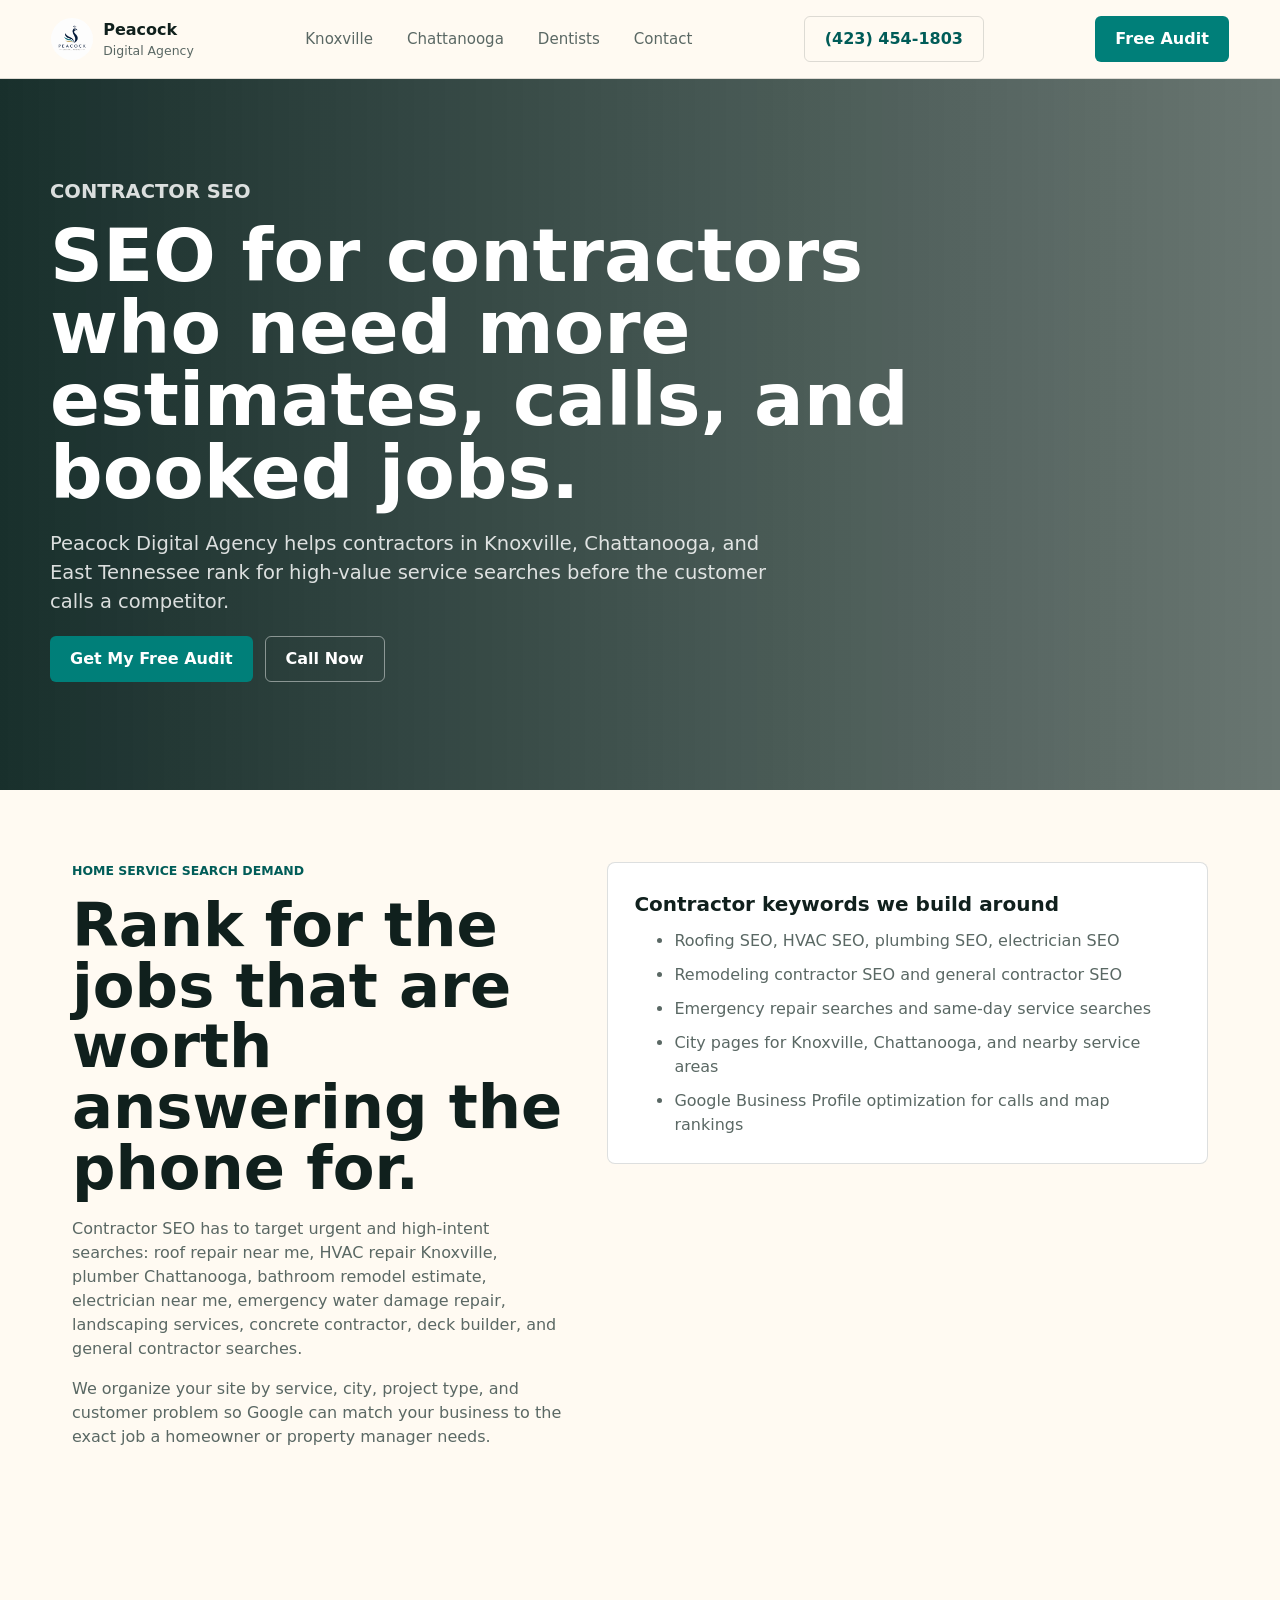
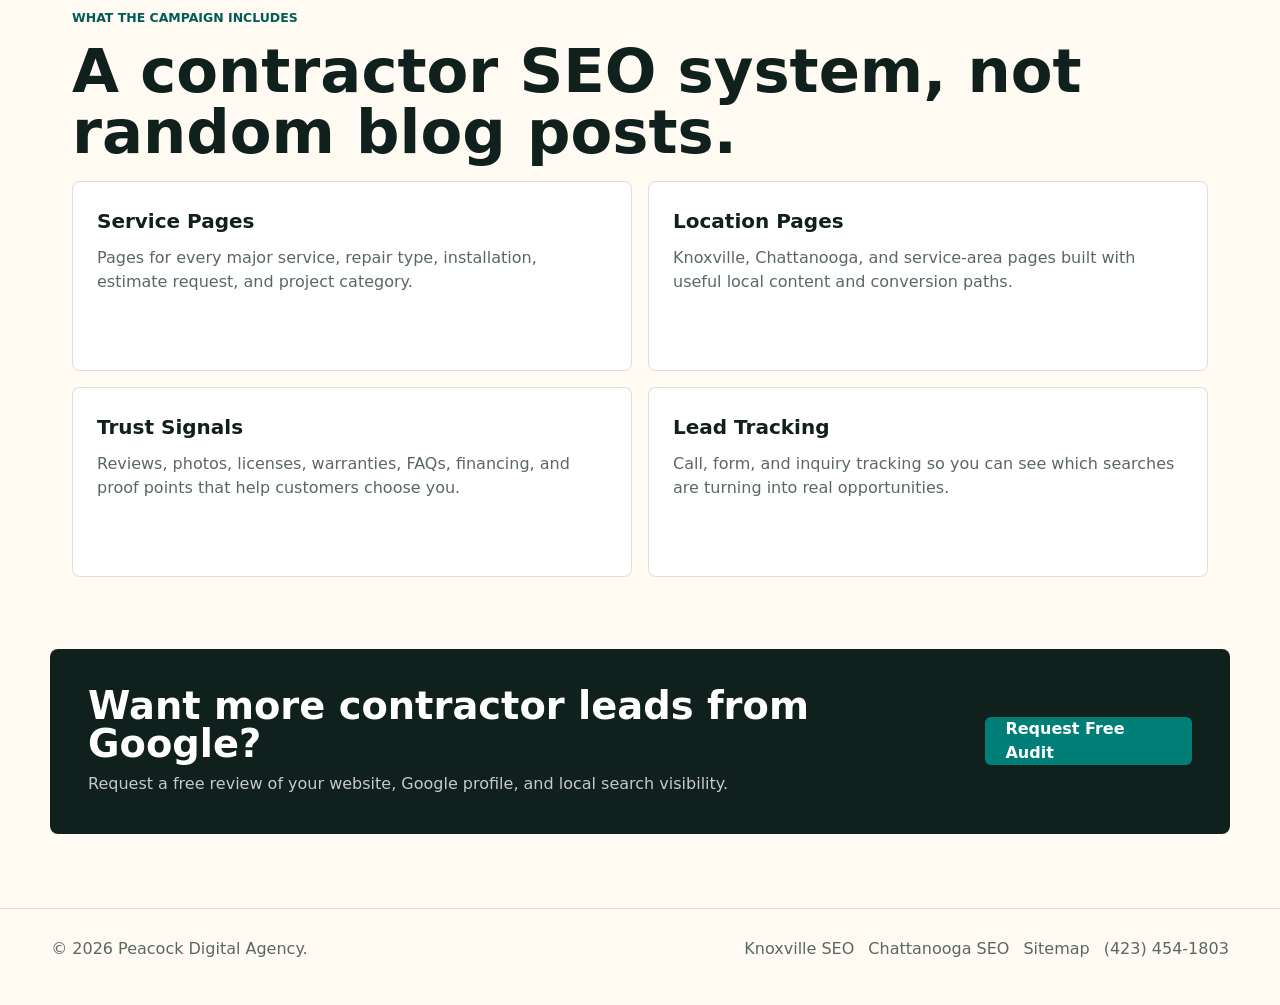
==== seo-for-contractors.html @ 045be06d "Expand local SEO service area pages" ====
<!DOCTYPE html>
<html lang="en">
  <head>
    <meta charset="UTF-8" />
    <meta name="viewport" content="width=device-width, initial-scale=1.0" />
    <title>SEO for Contractors in Knoxville &amp; Chattanooga | Peacock Digital</title>
    <meta
      name="description"
      content="SEO for contractors in Knoxville and Chattanooga. Get found for roofing, HVAC, plumbing, electrical, remodeling, landscaping, and home service searches."
    />
    <meta name="robots" content="index, follow" />
    <link rel="stylesheet" href="styles.css" />
    <script type="application/ld+json">
      {
        "@context": "https://schema.org",
        "@type": "Service",
        "name": "SEO for Contractors",
        "provider": {
          "@type": "ProfessionalService",
          "name": "Peacock Digital Agency",
          "telephone": "+14234541803"
        },
        "areaServed": ["Knoxville TN", "Chattanooga TN", "East Tennessee"],
        "serviceType": "Contractor SEO"
      }
    </script>
  </head>
  <body>
    <header class="site-header">
      <a class="brand" href="index.html" aria-label="Peacock Digital Agency home">
        <img class="brand-logo" src="logo.png" alt="" />
        <span><strong>Peacock</strong><small>Digital Agency</small></span>
      </a>
      <nav class="main-nav" aria-label="Primary navigation">
        <a href="local-seo-knoxville.html">Knoxville</a>
        <a href="local-seo-chattanooga.html">Chattanooga</a>
        <a href="seo-for-dentists.html">Dentists</a>
        <a href="index.html#contact">Contact</a>
      </nav>
      <a class="header-phone" href="tel:+14234541803">(423) 454-1803</a>
      <a class="header-cta" href="index.html#contact">Free Audit</a>
    </header>

    <main>
      <section class="subpage-hero">
        <div class="subpage-hero-inner">
          <p class="eyebrow">Contractor SEO</p>
          <h1>SEO for contractors who need more estimates, calls, and booked jobs.</h1>
          <p>
            Peacock Digital Agency helps contractors in Knoxville, Chattanooga,
            and East Tennessee rank for high-value service searches before the
            customer calls a competitor.
          </p>
          <div class="hero-actions">
            <a class="primary-button" href="index.html#contact">Get My Free Audit</a>
            <a class="secondary-button" href="tel:+14234541803">Call Now</a>
          </div>
        </div>
      </section>

      <section class="subpage-section subpage-grid">
        <div>
          <p class="eyebrow dark">Home service search demand</p>
          <h2>Rank for the jobs that are worth answering the phone for.</h2>
          <p>
            Contractor SEO has to target urgent and high-intent searches: roof
            repair near me, HVAC repair Knoxville, plumber Chattanooga, bathroom
            remodel estimate, electrician near me, emergency water damage repair,
            landscaping services, concrete contractor, deck builder, and general
            contractor searches.
          </p>
          <p>
            We organize your site by service, city, project type, and customer
            problem so Google can match your business to the exact job a homeowner
            or property manager needs.
          </p>
        </div>
        <div class="content-panel">
          <h3>Contractor keywords we build around</h3>
          <ul>
            <li>Roofing SEO, HVAC SEO, plumbing SEO, electrician SEO</li>
            <li>Remodeling contractor SEO and general contractor SEO</li>
            <li>Emergency repair searches and same-day service searches</li>
            <li>City pages for Knoxville, Chattanooga, and nearby service areas</li>
            <li>Google Business Profile optimization for calls and map rankings</li>
          </ul>
        </div>
      </section>

      <section class="subpage-section">
        <p class="eyebrow dark">What the campaign includes</p>
        <h2>A contractor SEO system, not random blog posts.</h2>
        <div class="service-grid">
          <article>
            <h3>Service Pages</h3>
            <p>Pages for every major service, repair type, installation, estimate request, and project category.</p>
          </article>
          <article>
            <h3>Location Pages</h3>
            <p>Knoxville, Chattanooga, and service-area pages built with useful local content and conversion paths.</p>
          </article>
          <article>
            <h3>Trust Signals</h3>
            <p>Reviews, photos, licenses, warranties, FAQs, financing, and proof points that help customers choose you.</p>
          </article>
          <article>
            <h3>Lead Tracking</h3>
            <p>Call, form, and inquiry tracking so you can see which searches are turning into real opportunities.</p>
          </article>
        </div>
      </section>

      <section class="subpage-cta">
        <div>
          <h2>Want more contractor leads from Google?</h2>
          <p>Request a free review of your website, Google profile, and local search visibility.</p>
        </div>
        <a class="primary-button" href="index.html#contact">Request Free Audit</a>
      </section>
    </main>

    <footer>
      <p>© 2026 Peacock Digital Agency.</p>
      <div class="footer-links">
        <a href="local-seo-knoxville.html">Knoxville SEO</a>
        <a href="local-seo-chattanooga.html">Chattanooga SEO</a>
        <a href="sitemap.html">Sitemap</a>
        <a href="tel:+14234541803">(423) 454-1803</a>
      </div>
    </footer>
  </body>
</html>
---- styles.css ----
:root {
  --ink: #10201d;
  --muted: #5a6864;
  --peacock: #007f79;
  --peacock-dark: #005c58;
  --gold: #f4b740;
  --coral: #ea6b58;
  --mist: #eef7f5;
  --paper: #fffaf2;
  --white: #ffffff;
  --line: rgba(16, 32, 29, 0.14);
  --shadow: 0 24px 70px rgba(16, 32, 29, 0.2);
}

* {
  box-sizing: border-box;
}

html {
  scroll-behavior: smooth;
}

body {
  margin: 0;
  color: var(--ink);
  background: var(--paper);
  font-family: Inter, ui-sans-serif, system-ui, -apple-system, BlinkMacSystemFont, "Segoe UI", sans-serif;
  line-height: 1.5;
}

a {
  color: inherit;
  text-decoration: none;
}

img {
  display: block;
  max-width: 100%;
}

.site-header {
  position: sticky;
  top: 0;
  z-index: 10;
  display: flex;
  align-items: center;
  justify-content: space-between;
  gap: 24px;
  padding: 16px clamp(18px, 4vw, 56px);
  background: rgba(255, 250, 242, 0.9);
  border-bottom: 1px solid var(--line);
  backdrop-filter: blur(18px);
}

.brand {
  display: inline-flex;
  align-items: center;
  gap: 10px;
  min-width: max-content;
}

.brand-logo {
  width: 42px;
  height: 42px;
  object-fit: cover;
  border-radius: 50%;
}

.brand strong,
.brand small {
  display: block;
}

.brand small {
  color: var(--muted);
  font-size: 0.78rem;
}

.main-nav {
  display: flex;
  gap: clamp(14px, 3vw, 34px);
  color: var(--muted);
  font-size: 0.94rem;
}

.main-nav a:hover {
  color: var(--peacock-dark);
}

.header-phone,
.header-cta,
.primary-button,
.secondary-button,
.lead-form button {
  display: inline-flex;
  align-items: center;
  justify-content: center;
  min-height: 46px;
  padding: 0 20px;
  border-radius: 6px;
  font-weight: 800;
}

.header-cta,
.primary-button,
.lead-form button {
  color: var(--white);
  background: var(--peacock);
}

.header-phone {
  color: var(--peacock-dark);
  border: 1px solid var(--line);
}

.secondary-button {
  color: var(--white);
  border: 1px solid rgba(255, 255, 255, 0.45);
}

.hero {
  position: relative;
  min-height: 760px;
  overflow: hidden;
  color: var(--white);
}

.hero-media,
.hero-overlay {
  position: absolute;
  inset: 0;
}

.hero-media {
  background:
    linear-gradient(90deg, rgba(5, 30, 27, 0.88), rgba(5, 30, 27, 0.48)),
    url("https://images.unsplash.com/photo-1460925895917-afdab827c52f?auto=format&fit=crop&w=1800&q=82") center / cover;
  transform: scale(1.02);
}

.hero-overlay {
  background: radial-gradient(circle at 18% 28%, rgba(244, 183, 64, 0.28), transparent 28%),
    linear-gradient(180deg, transparent 78%, var(--paper));
}

.hero-inner {
  position: relative;
  display: grid;
  grid-template-columns: minmax(0, 1.08fr) minmax(360px, 0.64fr);
  gap: clamp(28px, 5vw, 70px);
  align-items: center;
  max-width: 1180px;
  min-height: 760px;
  margin: 0 auto;
  padding: 80px 22px 110px;
}

.eyebrow {
  margin: 0 0 14px;
  color: var(--gold);
  font-size: 0.78rem;
  font-weight: 900;
  letter-spacing: 0;
  text-transform: uppercase;
}

.eyebrow.dark {
  color: var(--peacock-dark);
}

h1,
h2,
h3,
p {
  margin-top: 0;
}

h1 {
  max-width: 790px;
  margin-bottom: 20px;
  font-size: 5.4rem;
  line-height: 0.98;
  letter-spacing: 0;
}

h2 {
  margin-bottom: 18px;
  font-size: 3.8rem;
  line-height: 1;
  letter-spacing: 0;
}

h3 {
  margin-bottom: 10px;
  font-size: 1.25rem;
}

.hero-subtitle {
  max-width: 620px;
  margin-bottom: 28px;
  color: rgba(255, 255, 255, 0.86);
  font-size: 1.35rem;
}

.hero-actions {
  display: flex;
  flex-wrap: wrap;
  gap: 12px;
  margin-bottom: 34px;
}

.hero-stats {
  display: grid;
  grid-template-columns: repeat(3, minmax(0, 1fr));
  gap: 14px;
  max-width: 680px;
  margin: 0;
}

.hero-stats div {
  padding: 16px;
  background: rgba(255, 255, 255, 0.12);
  border: 1px solid rgba(255, 255, 255, 0.18);
  border-radius: 8px;
  backdrop-filter: blur(8px);
}

.hero-stats dt {
  font-size: 1.55rem;
  font-weight: 900;
}

.hero-stats dd {
  margin: 0;
  color: rgba(255, 255, 255, 0.75);
  font-size: 0.9rem;
}

.lead-form {
  padding: 28px;
  color: var(--ink);
  background: rgba(255, 255, 255, 0.95);
  border: 1px solid rgba(255, 255, 255, 0.5);
  border-radius: 8px;
  box-shadow: var(--shadow);
}

.lead-form h2 {
  margin-bottom: 12px;
  font-size: 1.8rem;
}

.form-kicker,
.form-note {
  color: var(--muted);
  font-size: 0.92rem;
}

.progress {
  height: 8px;
  margin: 12px 0 20px;
  overflow: hidden;
  background: #dce8e5;
  border-radius: 999px;
}

.contact-options {
  display: grid;
  grid-template-columns: 1fr 1fr;
  gap: 10px;
  margin: 14px 0 4px;
}

.contact-options a {
  display: inline-flex;
  min-height: 44px;
  align-items: center;
  justify-content: center;
  color: var(--peacock-dark);
  background: var(--mist);
  border: 1px solid #cbd9d5;
  border-radius: 6px;
  font-weight: 900;
}

.progress span {
  display: block;
  width: 55%;
  height: 100%;
  background: linear-gradient(90deg, var(--peacock), var(--gold));
}

label {
  display: grid;
  gap: 6px;
  margin-bottom: 13px;
  color: #32413e;
  font-size: 0.9rem;
  font-weight: 800;
}

input,
select,
textarea {
  width: 100%;
  min-height: 46px;
  padding: 11px 12px;
  color: var(--ink);
  background: var(--white);
  border: 1px solid #cbd9d5;
  border-radius: 6px;
  font: inherit;
}

textarea {
  resize: vertical;
}

.lead-form button {
  width: 100%;
  border: 0;
  cursor: pointer;
  font: inherit;
}

.proof-band {
  display: grid;
  grid-template-columns: repeat(4, minmax(0, 1fr));
  gap: 1px;
  max-width: 1180px;
  margin: -64px auto 0;
  padding: 0 22px;
  position: relative;
  z-index: 2;
}

.proof-band div {
  padding: 24px;
  background: var(--white);
  border: 1px solid var(--line);
}

.proof-band strong,
.proof-band span {
  display: block;
}

.proof-band span {
  margin-top: 6px;
  color: var(--muted);
  font-size: 0.92rem;
}

.section {
  max-width: 1180px;
  margin: 0 auto;
  padding: 96px 22px;
}

.split {
  display: grid;
  grid-template-columns: 0.75fr 1.25fr;
  gap: 48px;
  align-items: start;
}

.section-copy p {
  color: var(--muted);
  font-size: 1.08rem;
}

.service-grid,
.metric-grid {
  display: grid;
  grid-template-columns: repeat(2, minmax(0, 1fr));
  gap: 16px;
}

.service-grid article,
.metric-grid article {
  min-height: 190px;
  padding: 24px;
  background: var(--white);
  border: 1px solid var(--line);
  border-radius: 8px;
}

.service-grid span {
  display: inline-flex;
  margin-bottom: 36px;
  color: var(--coral);
  font-weight: 900;
}

.service-grid p,
.metric-grid p {
  color: var(--muted);
}

.image-feature {
  display: grid;
  grid-template-columns: 1.05fr 0.95fr;
  gap: 46px;
  align-items: center;
}

.image-feature img {
  width: 100%;
  height: 580px;
  object-fit: cover;
  border-radius: 8px;
  box-shadow: 0 22px 55px rgba(16, 32, 29, 0.16);
}

.process-list {
  display: grid;
  gap: 14px;
  padding: 0;
  margin: 28px 0 0;
  list-style: none;
}

.process-list li {
  display: grid;
  grid-template-columns: 120px 1fr;
  gap: 16px;
  padding: 18px 0;
  border-top: 1px solid var(--line);
}

.process-list span {
  color: var(--muted);
}

.packages-section {
  padding-top: 44px;
}

.package-grid {
  display: grid;
  grid-template-columns: repeat(3, minmax(0, 1fr));
  gap: 18px;
  align-items: stretch;
}

.package-card {
  position: relative;
  display: flex;
  flex-direction: column;
  min-height: 740px;
  padding: 28px;
  background: var(--white);
  border: 1px solid var(--line);
  border-top: 6px solid var(--peacock);
  border-radius: 8px;
}

.package-card.featured {
  border-top-color: var(--gold);
  box-shadow: 0 24px 60px rgba(16, 32, 29, 0.14);
}

.package-card.domination {
  border-top-color: var(--coral);
}

.package-badge {
  position: absolute;
  top: 18px;
  right: 18px;
  margin: 0;
  padding: 7px 10px;
  color: var(--ink);
  background: var(--gold);
  border-radius: 999px;
  font-size: 0.76rem;
  font-weight: 900;
}

.package-label {
  margin-bottom: 8px;
  color: var(--peacock-dark);
  font-size: 0.82rem;
  font-weight: 900;
  text-transform: uppercase;
}

.package-card h3 {
  margin-bottom: 10px;
  font-size: 2rem;
}

.package-card h4 {
  margin: 18px 0 8px;
  font-size: 0.92rem;
  text-transform: uppercase;
}

.package-fit,
.package-promise,
.package-card li {
  color: var(--muted);
}

.package-promise {
  min-height: 72px;
  padding: 14px;
  background: var(--mist);
  border-radius: 8px;
  font-weight: 800;
}

.package-card ul {
  display: grid;
  gap: 8px;
  padding-left: 20px;
  margin: 0;
}

.package-price {
  margin: auto 0 18px;
  padding-top: 24px;
  font-size: 1.05rem;
}

.package-price strong {
  display: block;
  color: var(--ink);
  font-size: 1.65rem;
}

.package-button {
  display: inline-flex;
  align-items: center;
  justify-content: center;
  min-height: 46px;
  padding: 0 18px;
  color: var(--ink);
  border: 1px solid var(--line);
  border-radius: 6px;
  font-weight: 900;
}

.primary-package {
  color: var(--white);
  background: var(--peacock);
  border-color: var(--peacock);
}

.sales-line {
  max-width: 780px;
  margin: 34px auto 0;
  color: var(--ink);
  font-size: 1.35rem;
  font-weight: 900;
  text-align: center;
}

.results {
  padding-top: 40px;
}

.centered {
  max-width: 780px;
  margin: 0 auto 34px;
  text-align: center;
}

.metric-grid {
  grid-template-columns: repeat(3, minmax(0, 1fr));
}

.metric-grid article {
  min-height: 220px;
  background: var(--mist);
}

.metric-grid strong {
  display: block;
  margin-bottom: 48px;
  font-size: 1.4rem;
}

.local-search {
  padding-top: 38px;
}

.local-grid,
.industry-grid {
  display: grid;
  grid-template-columns: repeat(4, minmax(0, 1fr));
  gap: 16px;
}

.local-grid article,
.industry-grid article {
  min-height: 250px;
  padding: 24px;
  background: var(--white);
  border: 1px solid var(--line);
  border-radius: 8px;
}

.local-grid p,
.industry-grid p,
.faq-list p {
  color: var(--muted);
}

.industry-grid a,
.local-link-list a {
  display: inline-flex;
  margin-top: 12px;
  color: var(--peacock-dark);
  font-weight: 900;
}

.industries-section {
  padding-top: 40px;
}

.subpage-hero {
  padding: 98px 22px 74px;
  color: var(--white);
  background:
    linear-gradient(90deg, rgba(5, 30, 27, 0.92), rgba(5, 30, 27, 0.6)),
    url("https://images.unsplash.com/photo-1557804506-669a67965ba0?auto=format&fit=crop&w=1800&q=80") center / cover;
}

.subpage-hero-inner,
.subpage-section {
  max-width: 1180px;
  margin: 0 auto;
}

.subpage-hero h1 {
  max-width: 880px;
  font-size: 4.6rem;
}

.subpage-hero p {
  max-width: 740px;
  color: rgba(255, 255, 255, 0.84);
  font-size: 1.22rem;
}

.subpage-section {
  padding: 72px 22px;
}

.subpage-grid {
  display: grid;
  grid-template-columns: minmax(0, 0.9fr) minmax(0, 1.1fr);
  gap: 44px;
  align-items: start;
}

.content-panel {
  padding: 26px;
  background: var(--white);
  border: 1px solid var(--line);
  border-radius: 8px;
}

.content-panel p,
.content-panel li,
.subpage-section p {
  color: var(--muted);
}

.content-panel ul,
.local-link-list {
  display: grid;
  gap: 10px;
  margin: 0;
}

.local-link-list {
  grid-template-columns: repeat(2, minmax(0, 1fr));
  padding: 0;
  list-style: none;
}

.subpage-cta {
  display: flex;
  align-items: center;
  justify-content: space-between;
  gap: 24px;
  max-width: 1180px;
  margin: 0 auto 74px;
  padding: 38px;
  color: var(--white);
  background: var(--ink);
  border-radius: 8px;
}

.subpage-cta h2 {
  margin-bottom: 8px;
  font-size: 2.4rem;
}

.subpage-cta p {
  margin-bottom: 0;
  color: rgba(255, 255, 255, 0.76);
}

.faq-section {
  display: grid;
  grid-template-columns: minmax(0, 0.8fr) minmax(0, 1.2fr);
  gap: 46px;
  padding-top: 40px;
}

.faq-list {
  display: grid;
  gap: 12px;
}

.faq-list details {
  padding: 20px 22px;
  background: var(--white);
  border: 1px solid var(--line);
  border-radius: 8px;
}

.faq-list summary {
  cursor: pointer;
  font-weight: 900;
}

.faq-list p {
  margin: 14px 0 0;
}

.testimonial-section {
  display: grid;
  grid-template-columns: minmax(0, 0.86fr) minmax(0, 1.14fr);
  gap: 46px;
  padding: 96px max(22px, calc((100vw - 1180px) / 2 + 22px));
  color: var(--white);
  background: #10201d;
}

.testimonial-copy h2 {
  max-width: 560px;
}

.testimonials {
  display: grid;
  gap: 16px;
}

figure {
  margin: 0;
  padding: 26px;
  background: rgba(255, 255, 255, 0.08);
  border: 1px solid rgba(255, 255, 255, 0.14);
  border-radius: 8px;
}

blockquote {
  margin: 0 0 18px;
  font-size: 1.2rem;
}

figcaption {
  color: rgba(255, 255, 255, 0.7);
}

.final-cta {
  display: flex;
  align-items: center;
  justify-content: space-between;
  gap: 24px;
  max-width: 1180px;
  margin: 0 auto;
  padding: 78px 22px;
}

.final-cta h2 {
  margin-bottom: 0;
}

.dark-button {
  background: var(--ink);
}

footer {
  display: flex;
  justify-content: space-between;
  gap: 18px;
  padding: 28px clamp(18px, 4vw, 56px);
  color: var(--muted);
  border-top: 1px solid var(--line);
}

.footer-links {
  display: flex;
  flex-wrap: wrap;
  gap: 14px;
  justify-content: flex-end;
}

.form-success {
  display: grid;
  min-height: 320px;
  place-items: center;
  text-align: center;
}

.form-success strong {
  display: block;
  margin-bottom: 10px;
  color: var(--peacock-dark);
  font-size: 1.45rem;
}

@media (max-width: 900px) {
  .main-nav {
    display: none;
  }

  .hero-inner,
  .split,
  .image-feature,
  .testimonial-section {
    grid-template-columns: 1fr;
  }

  .hero-inner {
    padding-top: 54px;
  }

  h1 {
    font-size: 4.25rem;
  }

  h2 {
    font-size: 3rem;
  }

  .hero-subtitle {
    font-size: 1.2rem;
  }

  .lead-form {
    max-width: 620px;
  }

  .proof-band,
  .package-grid,
  .local-grid,
  .industry-grid,
  .metric-grid {
    grid-template-columns: 1fr 1fr;
  }

  .faq-section {
    grid-template-columns: 1fr;
  }

  .subpage-grid,
  .subpage-cta {
    grid-template-columns: 1fr;
  }

  .subpage-cta {
    display: grid;
  }

  .image-feature img {
    height: 420px;
  }
}

@media (max-width: 620px) {
  .site-header {
    position: static;
  }

  .header-cta {
    display: none;
  }

  .header-phone {
    min-height: 40px;
    padding: 0 12px;
    font-size: 0.9rem;
  }

  .hero,
  .hero-inner {
    min-height: auto;
  }

  .hero-inner {
    padding-bottom: 92px;
  }

  h1 {
    font-size: 2.85rem;
  }

  .subpage-hero h1 {
    font-size: 2.8rem;
  }

  h2 {
    font-size: 2.25rem;
  }

  .hero-stats,
  .proof-band,
  .service-grid,
  .package-grid,
  .local-grid,
  .industry-grid,
  .metric-grid {
    grid-template-columns: 1fr;
  }

  .package-card {
    min-height: auto;
  }

  .proof-band {
    margin-top: -42px;
  }

  .process-list li {
    grid-template-columns: 1fr;
    gap: 4px;
  }

  .image-feature img {
    height: 320px;
  }

  .final-cta,
  footer {
    align-items: flex-start;
    flex-direction: column;
  }

  .local-link-list {
    grid-template-columns: 1fr;
  }

  .footer-links {
    justify-content: flex-start;
  }
}
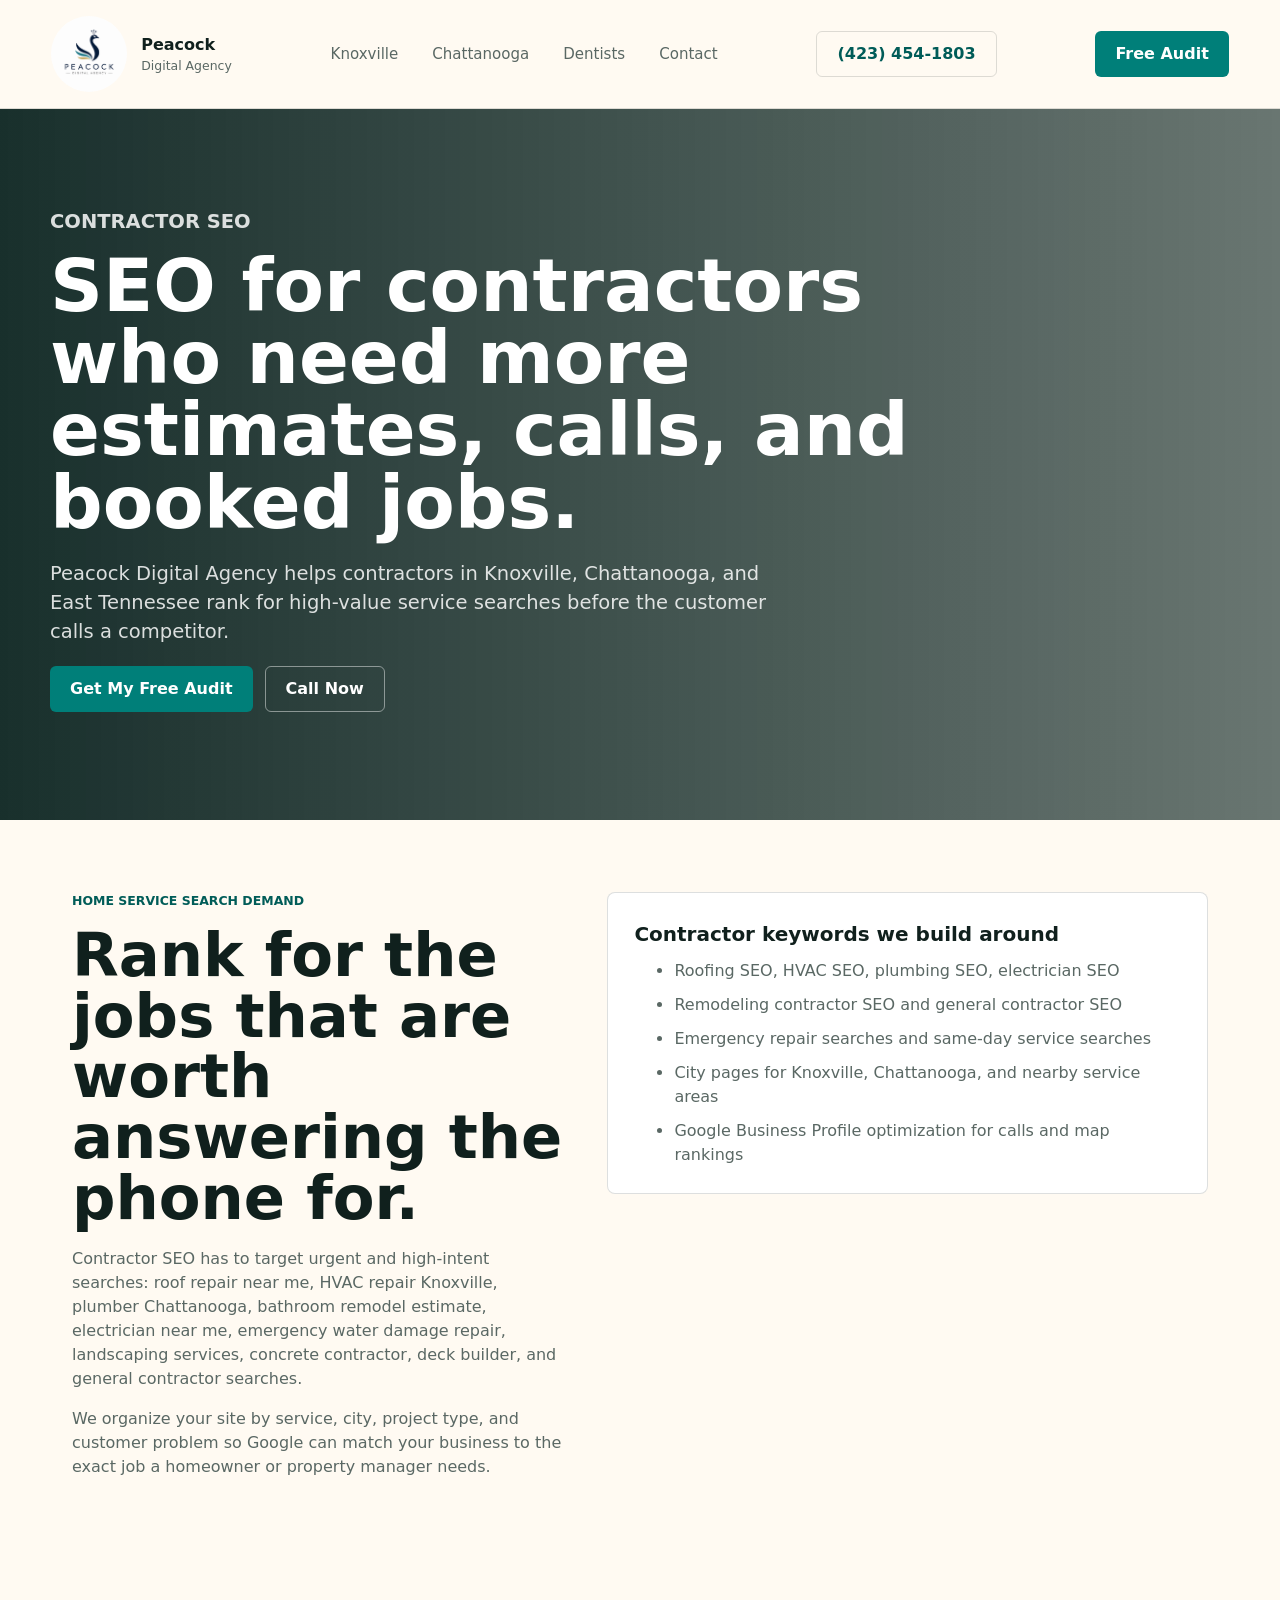
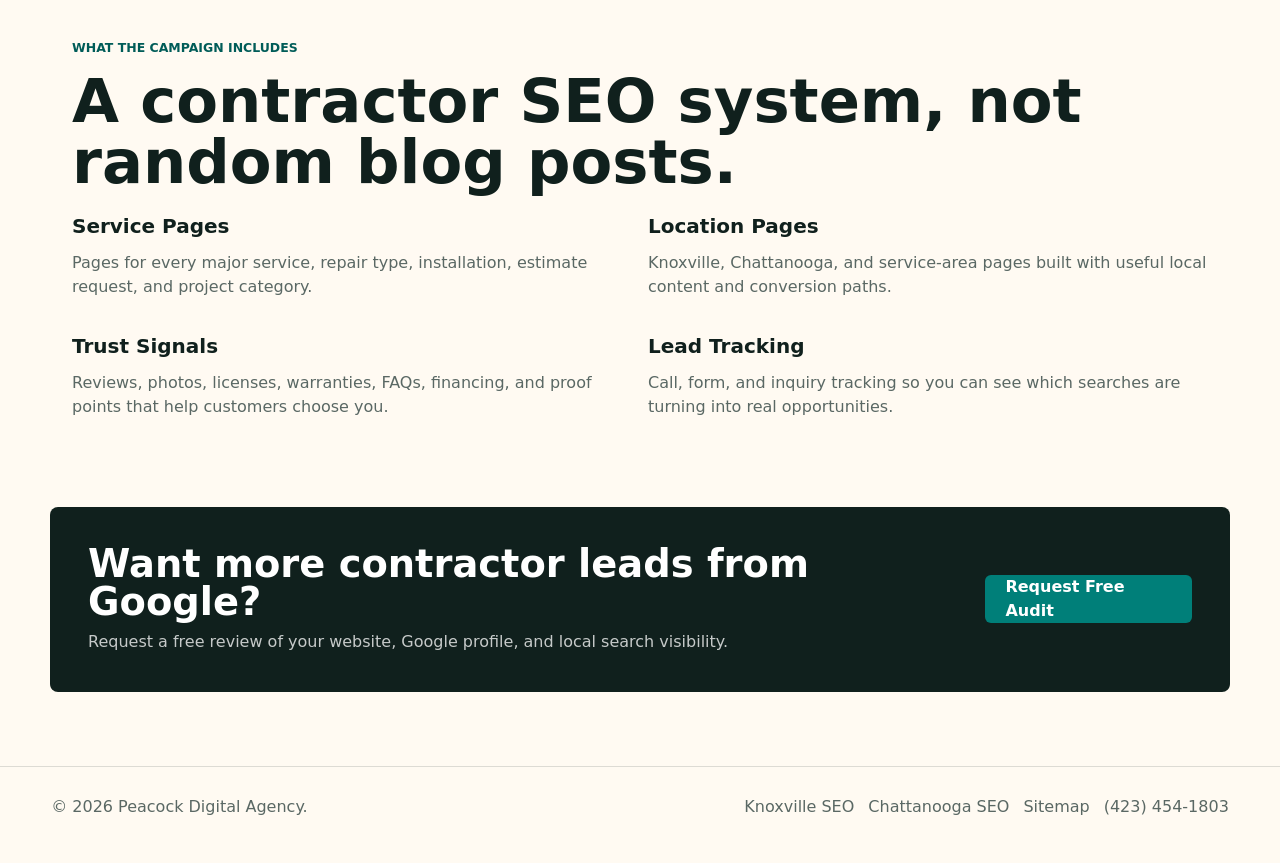
==== commit 9e33e6c8: "Tighten SEO snippets" ====
--- a/seo-for-contractors.html
+++ b/seo-for-contractors.html
@@ -3,10 +3,10 @@
   <head>
     <meta charset="UTF-8" />
     <meta name="viewport" content="width=device-width, initial-scale=1.0" />
-    <title>SEO for Contractors in Knoxville &amp; Chattanooga | Peacock Digital</title>
+    <title>Contractor SEO Knoxville &amp; Chattanooga | Peacock</title>
     <meta
       name="description"
-      content="SEO for contractors in Knoxville and Chattanooga. Get found for roofing, HVAC, plumbing, electrical, remodeling, landscaping, and home service searches."
+      content="Contractor SEO for Knoxville and Chattanooga. Get found for roofing, HVAC, plumbing, electrical, remodeling, landscaping, and home service searches."
     />
     <meta name="robots" content="index, follow" />
     <link rel="stylesheet" href="styles.css" />
--- a/styles.css
+++ b/styles.css
@@ -55,13 +55,13 @@
 .brand {
   display: inline-flex;
   align-items: center;
-  gap: 10px;
+  gap: 14px;
   min-width: max-content;
 }
 
 .brand-logo {
-  width: 42px;
-  height: 42px;
+  width: 76px;
+  height: 76px;
   object-fit: cover;
   border-radius: 50%;
 }
@@ -271,7 +271,7 @@
   margin: 14px 0 4px;
 }
 
-.contact-options a {
+.contact-options button {
   display: inline-flex;
   min-height: 44px;
   align-items: center;
@@ -280,7 +280,15 @@
   background: var(--mist);
   border: 1px solid #cbd9d5;
   border-radius: 6px;
+  cursor: pointer;
+  font: inherit;
   font-weight: 900;
+}
+
+.contact-options button.is-active {
+  color: var(--white);
+  background: var(--peacock-dark);
+  border-color: var(--peacock-dark);
 }
 
 .progress span {
@@ -323,6 +331,55 @@
   font: inherit;
 }
 
+.form-status {
+  display: none;
+  margin-top: 14px;
+  padding: 14px;
+  color: var(--ink);
+  background: var(--mist);
+  border: 1px solid #cbd9d5;
+  border-radius: 6px;
+}
+
+.form-status.is-visible {
+  display: grid;
+  gap: 10px;
+}
+
+.form-status strong,
+.form-status span {
+  display: block;
+}
+
+.form-status p {
+  margin-bottom: 0;
+  color: var(--muted);
+  font-size: 0.9rem;
+}
+
+.form-status-actions {
+  display: grid;
+  grid-template-columns: 1fr 1fr;
+  gap: 10px;
+}
+
+.form-status-actions a,
+.form-status-actions button {
+  display: inline-flex;
+  min-height: 40px;
+  align-items: center;
+  justify-content: center;
+  padding: 0 12px;
+  color: var(--peacock-dark);
+  background: var(--white);
+  border: 1px solid #cbd9d5;
+  border-radius: 6px;
+  cursor: pointer;
+  font: inherit;
+  font-size: 0.88rem;
+  font-weight: 900;
+}
+
 .proof-band {
   display: grid;
   grid-template-columns: repeat(4, minmax(0, 1fr));
@@ -376,7 +433,6 @@
   gap: 16px;
 }
 
-.service-grid article,
 .metric-grid article {
   min-height: 190px;
   padding: 24px;
@@ -385,16 +441,109 @@
   border-radius: 8px;
 }
 
-.service-grid span {
+.service-card {
+  min-height: 280px;
+  perspective: 1200px;
+}
+
+.service-card-inner {
+  position: relative;
+  width: 100%;
+  min-height: 100%;
+  transform-style: preserve-3d;
+  transition: transform 650ms ease;
+}
+
+.service-card:hover .service-card-inner,
+.service-card:focus .service-card-inner,
+.service-card:focus-within .service-card-inner {
+  transform: rotateY(180deg);
+}
+
+.service-card-face {
+  position: absolute;
+  inset: 0;
+  min-height: 280px;
+  overflow: hidden;
+  backface-visibility: hidden;
+  border: 1px solid var(--line);
+  border-radius: 8px;
+}
+
+.service-card-front {
+  padding: 24px;
+  background: var(--white);
+}
+
+.service-card-front span {
   display: inline-flex;
   margin-bottom: 36px;
   color: var(--coral);
   font-weight: 900;
 }
 
-.service-grid p,
+.service-card-front p,
 .metric-grid p {
   color: var(--muted);
+}
+
+.service-card-back {
+  display: grid;
+  place-items: end start;
+  color: var(--white);
+  background: var(--ink);
+  transform: rotateY(180deg);
+}
+
+.service-card-back::after {
+  position: absolute;
+  inset: 0;
+  content: "";
+  background: linear-gradient(180deg, rgba(16, 32, 29, 0.08), rgba(16, 32, 29, 0.82));
+}
+
+.service-card-back img {
+  position: absolute;
+  inset: 0;
+  width: 100%;
+  height: 100%;
+  object-fit: cover;
+  transform: scale(1.02);
+  transition: transform 900ms ease;
+}
+
+.service-card:hover .service-card-back img,
+.service-card:focus .service-card-back img,
+.service-card:focus-within .service-card-back img {
+  transform: scale(1.12);
+}
+
+.service-card-back-copy {
+  position: relative;
+  z-index: 1;
+  padding: 22px;
+}
+
+.service-card-back-copy strong {
+  display: block;
+  margin-bottom: 6px;
+  font-size: 1.2rem;
+}
+
+.service-card-back-copy p {
+  margin-bottom: 0;
+  color: rgba(255, 255, 255, 0.82);
+  font-size: 0.9rem;
+}
+
+@media (prefers-reduced-motion: reduce) {
+  .service-card-inner {
+    transition: none;
+  }
+
+  .service-card-back img {
+    transition: none;
+  }
 }
 
 .image-feature {
@@ -406,8 +555,10 @@
 
 .image-feature img {
   width: 100%;
-  height: 580px;
-  object-fit: cover;
+  height: auto;
+  aspect-ratio: 3 / 2;
+  object-fit: contain;
+  background: #020b11;
   border-radius: 8px;
   box-shadow: 0 22px 55px rgba(16, 32, 29, 0.16);
 }
@@ -619,6 +770,24 @@
   padding-top: 40px;
 }
 
+.service-area-strip {
+  margin-top: 24px;
+  padding: 24px;
+  background: var(--mist);
+  border: 1px solid var(--line);
+  border-radius: 8px;
+}
+
+.service-area-strip p:last-of-type {
+  margin-bottom: 10px;
+  color: var(--muted);
+}
+
+.service-area-strip a {
+  color: var(--peacock-dark);
+  font-weight: 900;
+}
+
 .subpage-hero {
   padding: 98px 22px 74px;
   color: var(--white);
@@ -869,13 +1038,23 @@
   }
 
   .image-feature img {
-    height: 420px;
+    height: auto;
   }
 }
 
 @media (max-width: 620px) {
   .site-header {
     position: static;
+    gap: 14px;
+  }
+
+  .brand {
+    gap: 10px;
+  }
+
+  .brand-logo {
+    width: 58px;
+    height: 58px;
   }
 
   .header-cta {
@@ -933,7 +1112,7 @@
   }
 
   .image-feature img {
-    height: 320px;
+    height: auto;
   }
 
   .final-cta,
